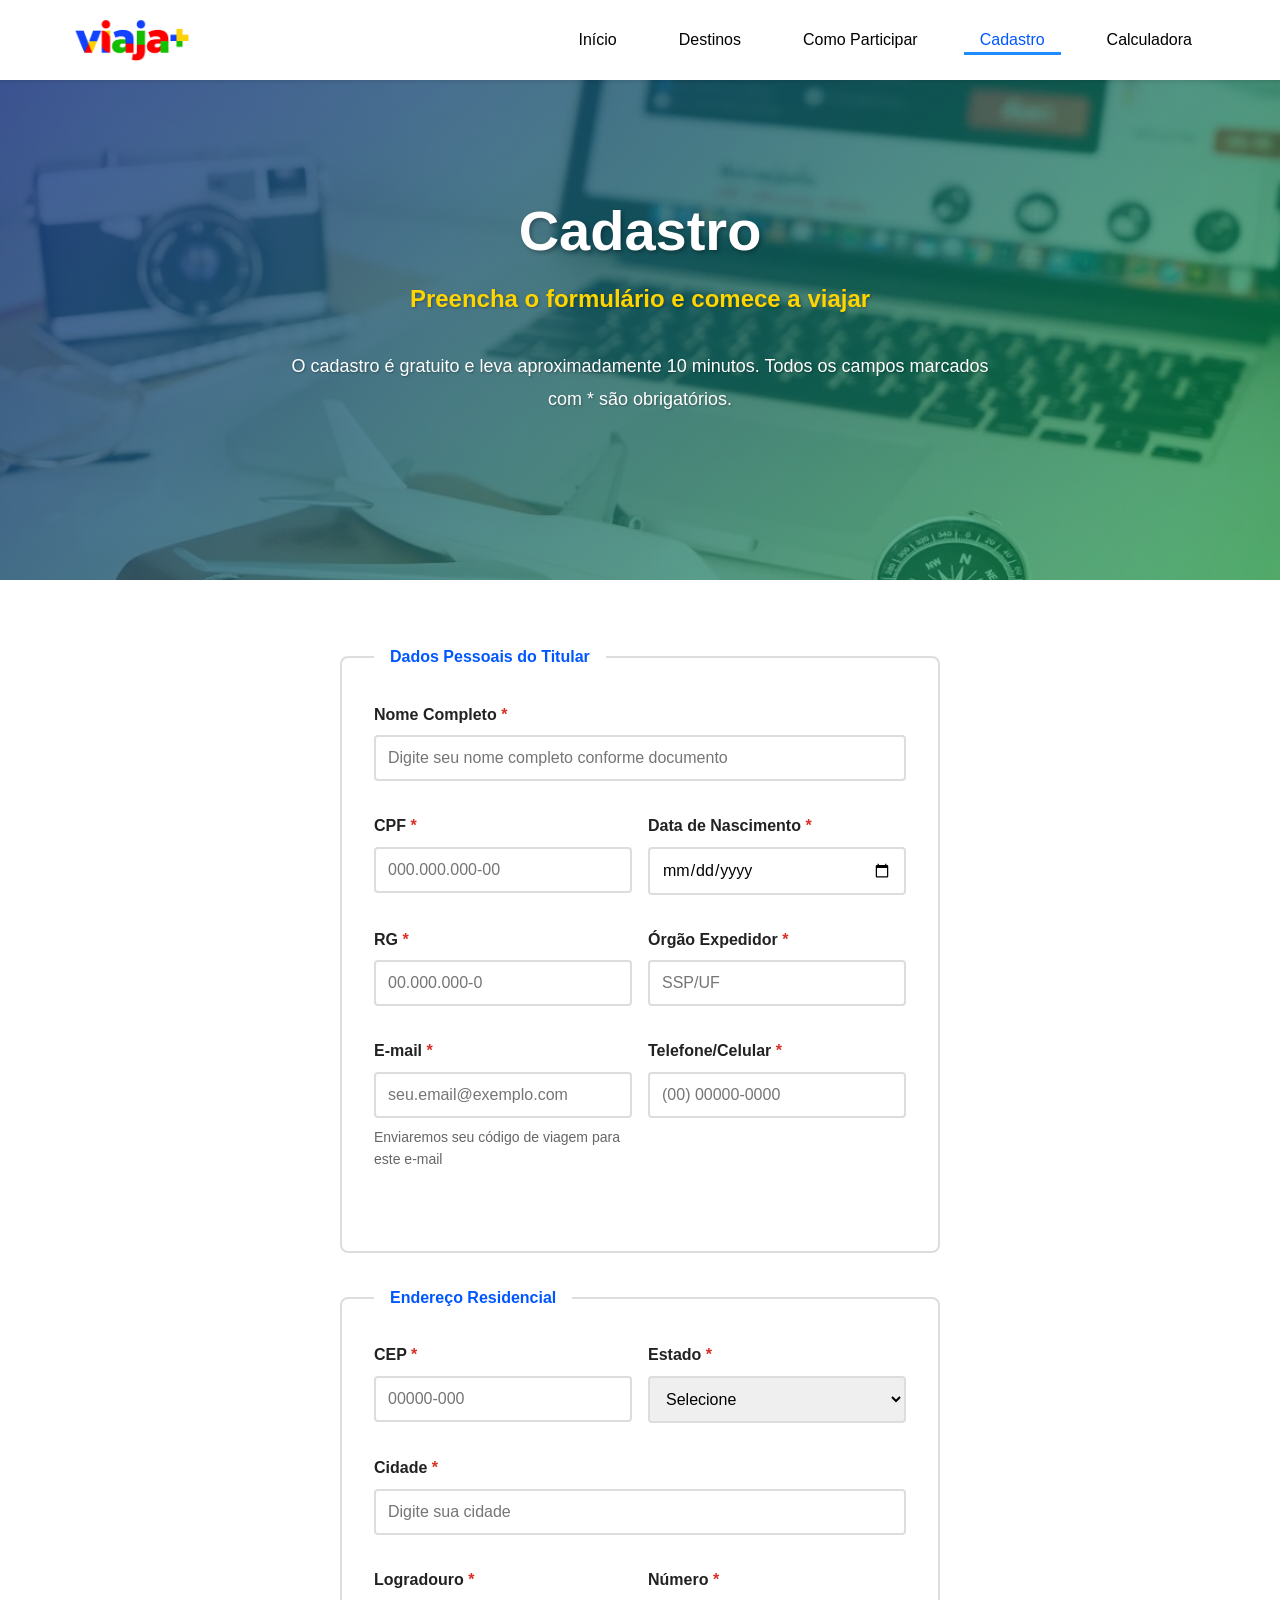
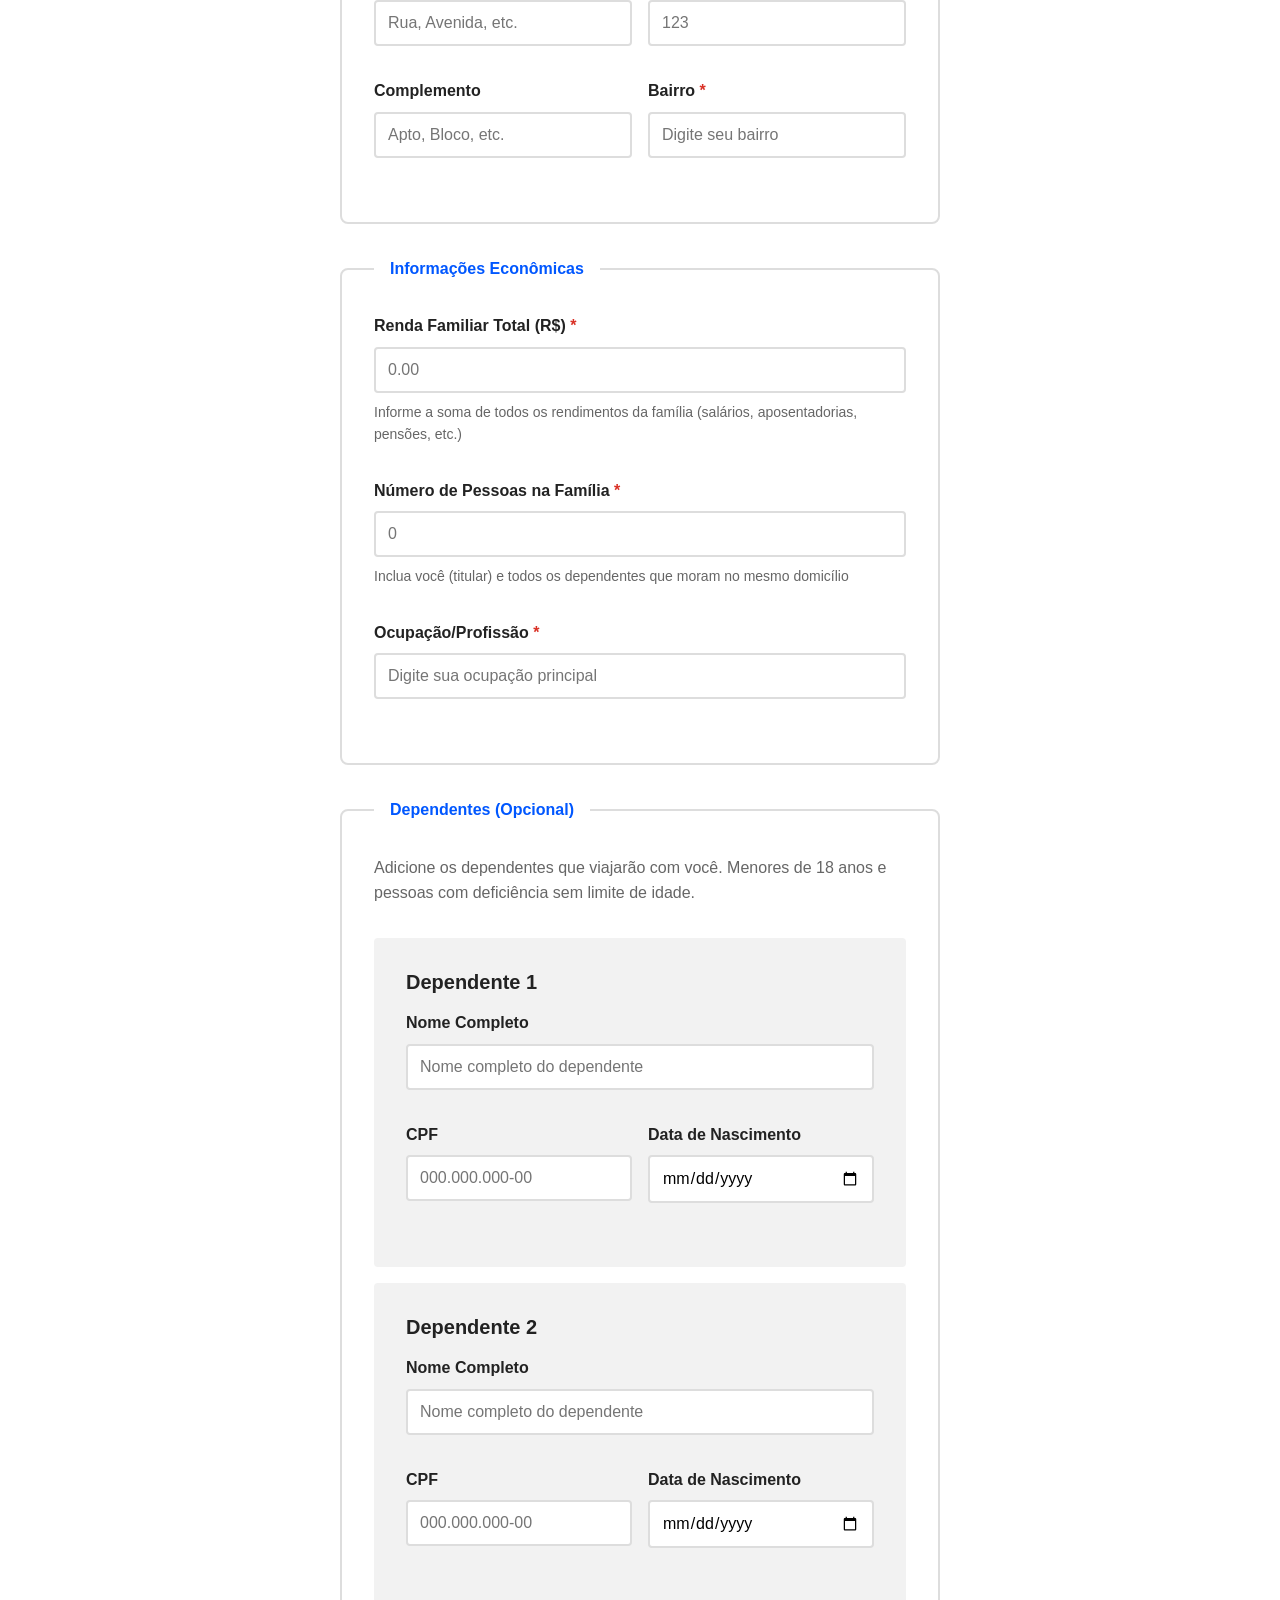
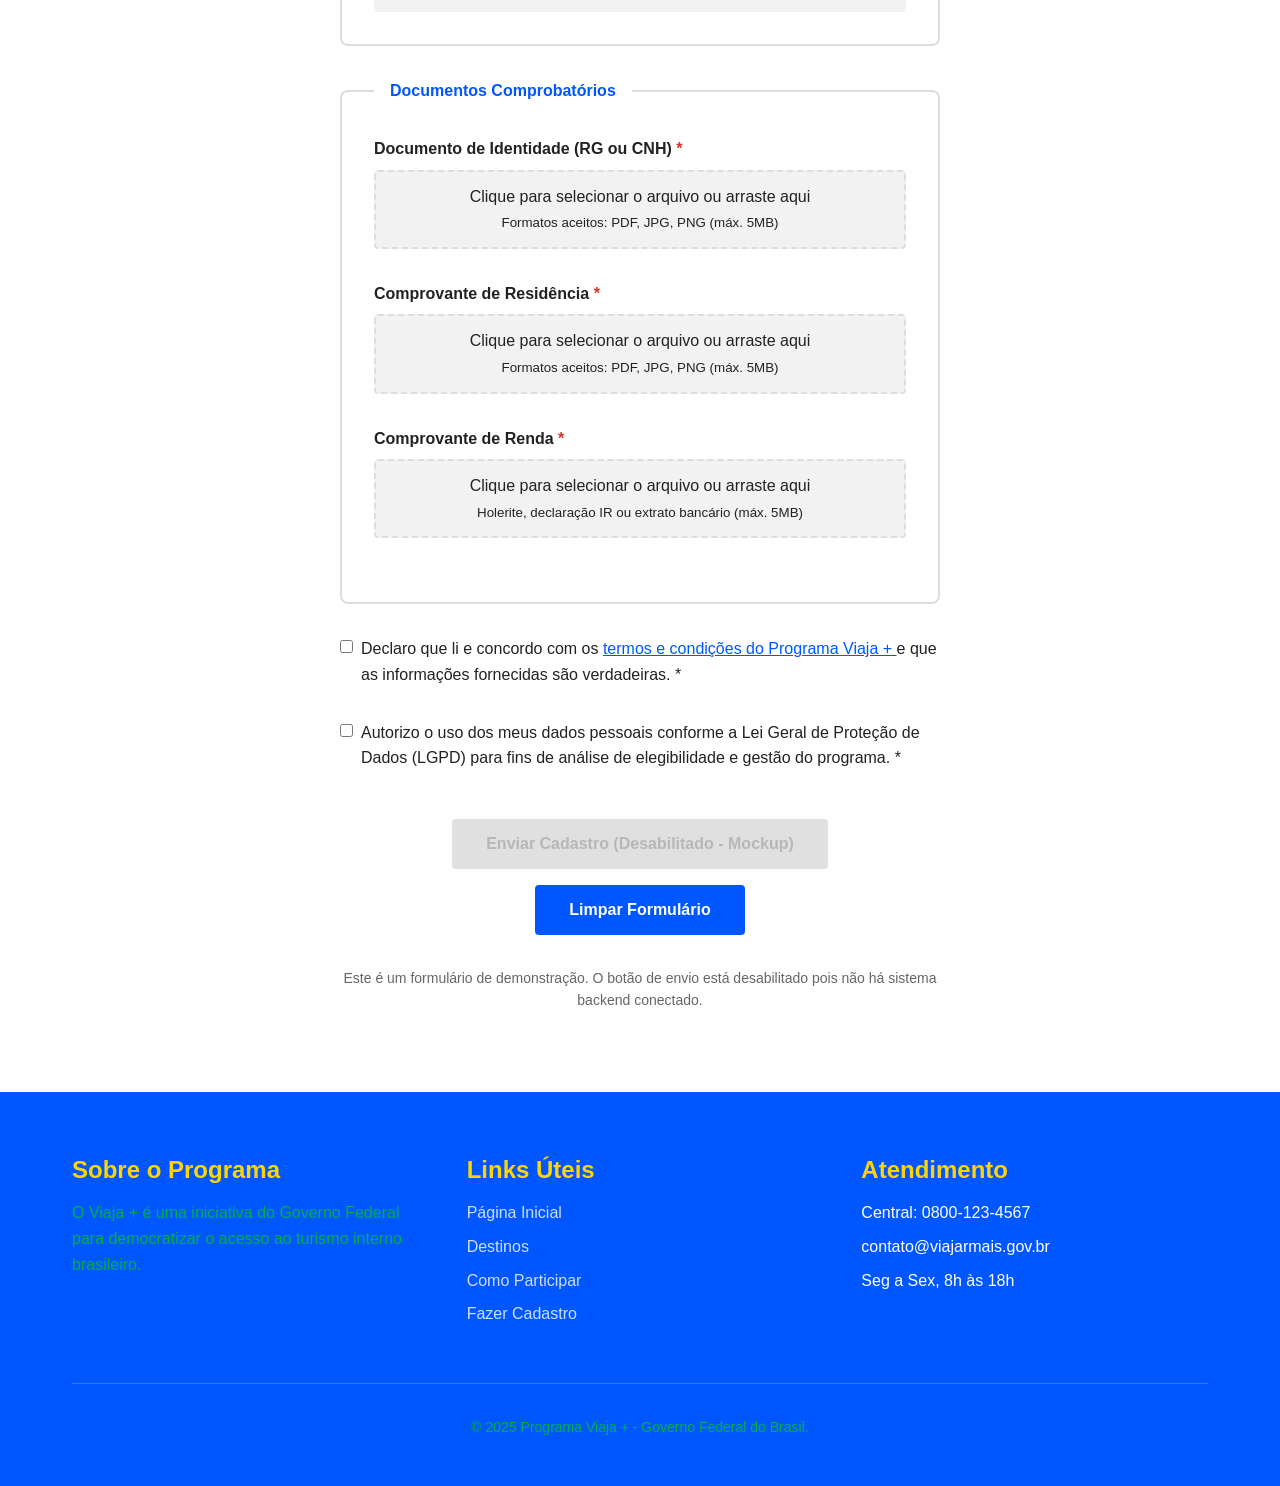
==== cadastro.html @ cff758d5 "Primeiro commit" ====
<!DOCTYPE html>
<html lang="pt-BR">
<head>
    <meta charset="UTF-8">
    <meta name="viewport" content="width=device-width, initial-scale=1.0">
    <meta name="description" content="Faça seu cadastro no Programa Viaja + e comece a viajar com descontos">
    <title>Cadastro - Programa Viaja +</title>
    <link rel="stylesheet" href="style.css">
</head>
<body>
    <!-- Cabeçalho -->
    <header class="header">
        <div class="container header-container">
            <div class="logo">
                <div class="logo-imagem">
                    <img src="./img/logo.png" alt="Viaja +" class="logo-programa">
                </div>
            </div>
            
            <nav class="nav-principal">
                <ul>
                    <li><a href="index.html">Início</a></li>
                    <li><a href="viagens.html">Destinos</a></li>
                    <li><a href="como-participar.html">Como Participar</a></li>
                    <li><a href="cadastro.html" class="ativo">Cadastro</a></li>
                    <li><a href="calculadora.html">Calculadora</a></li>
                </ul>
            </nav>
        </div>
    </header>

    <!-- Conteúdo principal -->
    <main>
        <!-- Cabeçalho da página -->
        <section class="hero-background" style="background-image: url('./img/cadastro.jpg');">
            <div class="hero-conteudo">
                <h1 class="hero-titulo">Cadastro</h1>
                <p class="hero-subtitulo">
                    Preencha o formulário e comece a viajar
                </p>
                <p class="hero-descricao">
                    O cadastro é gratuito e leva aproximadamente 10 minutos. 
                    Todos os campos marcados com * são obrigatórios.
                </p>
            </div>
        </section>

        <!-- Formulário de cadastro -->
        <section class="secao">
            <div class="container">
               
                
                <form class="formulario">
                    <!-- Dados Pessoais -->
                    <fieldset style="border: 2px solid var(--cor-borda); padding: var(--espacamento-md); margin-bottom: var(--espacamento-md); border-radius: 8px;">
                        <legend style="padding: 0 var(--espacamento-sm); font-weight: 700; color: var(--cor-azul-escuro);">Dados Pessoais do Titular</legend>
                        
                        <div class="form-grupo">
                            <label for="nome-completo" class="form-label">
                                Nome Completo <span class="obrigatorio">*</span>
                            </label>
                            <input 
                                type="text" 
                                id="nome-completo" 
                                name="nome-completo" 
                                class="form-input" 
                                placeholder="Digite seu nome completo conforme documento"
                                required
                            >
                        </div>
                        
                        <div class="form-row">
                            <div class="form-grupo">
                                <label for="cpf" class="form-label">
                                    CPF <span class="obrigatorio">*</span>
                                </label>
                                <input 
                                    type="text" 
                                    id="cpf" 
                                    name="cpf" 
                                    class="form-input" 
                                    placeholder="000.000.000-00"
                                    maxlength="14"
                                    required
                                >
                            </div>
                            
                            <div class="form-grupo">
                                <label for="data-nascimento" class="form-label">
                                    Data de Nascimento <span class="obrigatorio">*</span>
                                </label>
                                <input 
                                    type="date" 
                                    id="data-nascimento" 
                                    name="data-nascimento" 
                                    class="form-input"
                                    required
                                >
                            </div>
                        </div>
                        
                        <div class="form-row">
                            <div class="form-grupo">
                                <label for="rg" class="form-label">
                                    RG <span class="obrigatorio">*</span>
                                </label>
                                <input 
                                    type="text" 
                                    id="rg" 
                                    name="rg" 
                                    class="form-input" 
                                    placeholder="00.000.000-0"
                                    required
                                >
                            </div>
                            
                            <div class="form-grupo">
                                <label for="orgao-expedidor" class="form-label">
                                    Órgão Expedidor <span class="obrigatorio">*</span>
                                </label>
                                <input 
                                    type="text" 
                                    id="orgao-expedidor" 
                                    name="orgao-expedidor" 
                                    class="form-input" 
                                    placeholder="SSP/UF"
                                    required
                                >
                            </div>
                        </div>
                        
                        <div class="form-row">
                            <div class="form-grupo">
                                <label for="email" class="form-label">
                                    E-mail <span class="obrigatorio">*</span>
                                </label>
                                <input 
                                    type="email" 
                                    id="email" 
                                    name="email" 
                                    class="form-input" 
                                    placeholder="seu.email@exemplo.com"
                                    required
                                >
                                <p class="form-ajuda">Enviaremos seu código de viagem para este e-mail</p>
                            </div>
                            
                            <div class="form-grupo">
                                <label for="telefone" class="form-label">
                                    Telefone/Celular <span class="obrigatorio">*</span>
                                </label>
                                <input 
                                    type="tel" 
                                    id="telefone" 
                                    name="telefone" 
                                    class="form-input" 
                                    placeholder="(00) 00000-0000"
                                    required
                                >
                            </div>
                        </div>
                    </fieldset>
                    
                    <!-- Endereço -->
                    <fieldset style="border: 2px solid var(--cor-borda); padding: var(--espacamento-md); margin-bottom: var(--espacamento-md); border-radius: 8px;">
                        <legend style="padding: 0 var(--espacamento-sm); font-weight: 700; color: var(--cor-azul-escuro);">Endereço Residencial</legend>
                        
                        <div class="form-row">
                            <div class="form-grupo">
                                <label for="cep" class="form-label">
                                    CEP <span class="obrigatorio">*</span>
                                </label>
                                <input 
                                    type="text" 
                                    id="cep" 
                                    name="cep" 
                                    class="form-input" 
                                    placeholder="00000-000"
                                    maxlength="9"
                                    required
                                >
                            </div>
                            
                            <div class="form-grupo">
                                <label for="estado" class="form-label">
                                    Estado <span class="obrigatorio">*</span>
                                </label>
                                <select id="estado" name="estado" class="form-select" required>
                                    <option value="">Selecione</option>
                                    <option value="AC">Acre</option>
                                    <option value="AL">Alagoas</option>
                                    <option value="AP">Amapá</option>
                                    <option value="AM">Amazonas</option>
                                    <option value="BA">Bahia</option>
                                    <option value="CE">Ceará</option>
                                    <option value="DF">Distrito Federal</option>
                                    <option value="ES">Espírito Santo</option>
                                    <option value="GO">Goiás</option>
                                    <option value="MA">Maranhão</option>
                                    <option value="MT">Mato Grosso</option>
                                    <option value="MS">Mato Grosso do Sul</option>
                                    <option value="MG">Minas Gerais</option>
                                    <option value="PA">Pará</option>
                                    <option value="PB">Paraíba</option>
                                    <option value="PR">Paraná</option>
                                    <option value="PE">Pernambuco</option>
                                    <option value="PI">Piauí</option>
                                    <option value="RJ">Rio de Janeiro</option>
                                    <option value="RN">Rio Grande do Norte</option>
                                    <option value="RS">Rio Grande do Sul</option>
                                    <option value="RO">Rondônia</option>
                                    <option value="RR">Roraima</option>
                                    <option value="SC">Santa Catarina</option>
                                    <option value="SP">São Paulo</option>
                                    <option value="SE">Sergipe</option>
                                    <option value="TO">Tocantins</option>
                                </select>
                            </div>
                        </div>
                        
                        <div class="form-grupo">
                            <label for="cidade" class="form-label">
                                Cidade <span class="obrigatorio">*</span>
                            </label>
                            <input 
                                type="text" 
                                id="cidade" 
                                name="cidade" 
                                class="form-input" 
                                placeholder="Digite sua cidade"
                                required
                            >
                        </div>
                        
                        <div class="form-row">
                            <div class="form-grupo" style="flex: 3;">
                                <label for="rua" class="form-label">
                                    Logradouro <span class="obrigatorio">*</span>
                                </label>
                                <input 
                                    type="text" 
                                    id="rua" 
                                    name="rua" 
                                    class="form-input" 
                                    placeholder="Rua, Avenida, etc."
                                    required
                                >
                            </div>
                            
                            <div class="form-grupo" style="flex: 1;">
                                <label for="numero" class="form-label">
                                    Número <span class="obrigatorio">*</span>
                                </label>
                                <input 
                                    type="text" 
                                    id="numero" 
                                    name="numero" 
                                    class="form-input" 
                                    placeholder="123"
                                    required
                                >
                            </div>
                        </div>
                        
                        <div class="form-row">
                            <div class="form-grupo">
                                <label for="complemento" class="form-label">Complemento</label>
                                <input 
                                    type="text" 
                                    id="complemento" 
                                    name="complemento" 
                                    class="form-input" 
                                    placeholder="Apto, Bloco, etc."
                                >
                            </div>
                            
                            <div class="form-grupo">
                                <label for="bairro" class="form-label">
                                    Bairro <span class="obrigatorio">*</span>
                                </label>
                                <input 
                                    type="text" 
                                    id="bairro" 
                                    name="bairro" 
                                    class="form-input" 
                                    placeholder="Digite seu bairro"
                                    required
                                >
                            </div>
                        </div>
                    </fieldset>
                    
                    <!-- Dados Econômicos -->
                    <fieldset style="border: 2px solid var(--cor-borda); padding: var(--espacamento-md); margin-bottom: var(--espacamento-md); border-radius: 8px;">
                        <legend style="padding: 0 var(--espacamento-sm); font-weight: 700; color: var(--cor-azul-escuro);">Informações Econômicas</legend>
                        
                        <div class="form-grupo">
                            <label for="renda-familiar" class="form-label">
                                Renda Familiar Total (R$) <span class="obrigatorio">*</span>
                            </label>
                            <input 
                                type="number" 
                                id="renda-familiar" 
                                name="renda-familiar" 
                                class="form-input" 
                                placeholder="0.00"
                                step="0.01"
                                min="0"
                                required
                            >
                            <p class="form-ajuda">
                                Informe a soma de todos os rendimentos da família (salários, aposentadorias, pensões, etc.)
                            </p>
                        </div>
                        
                        <div class="form-grupo">
                            <label for="numero-dependentes" class="form-label">
                                Número de Pessoas na Família <span class="obrigatorio">*</span>
                            </label>
                            <input 
                                type="number" 
                                id="numero-dependentes" 
                                name="numero-dependentes" 
                                class="form-input" 
                                placeholder="0"
                                min="1"
                                required
                            >
                            <p class="form-ajuda">
                                Inclua você (titular) e todos os dependentes que moram no mesmo domicílio
                            </p>
                        </div>
                        
                        <div class="form-grupo">
                            <label for="ocupacao" class="form-label">
                                Ocupação/Profissão <span class="obrigatorio">*</span>
                            </label>
                            <input 
                                type="text" 
                                id="ocupacao" 
                                name="ocupacao" 
                                class="form-input" 
                                placeholder="Digite sua ocupação principal"
                                required
                            >
                        </div>
                    </fieldset>
                    
                    <!-- Dependentes -->
                    <fieldset style="border: 2px solid var(--cor-borda); padding: var(--espacamento-md); margin-bottom: var(--espacamento-md); border-radius: 8px;">
                        <legend style="padding: 0 var(--espacamento-sm); font-weight: 700; color: var(--cor-azul-escuro);">Dependentes (Opcional)</legend>
                        
                        <p style="margin-bottom: var(--espacamento-md); color: var(--cor-texto-medio);">
                            Adicione os dependentes que viajarão com você. Menores de 18 anos e pessoas 
                            com deficiência sem limite de idade.
                        </p>
                        
                        <!-- Dependente 1 -->
                        <div style="background-color: var(--cor-cinza-claro); padding: var(--espacamento-md); border-radius: 4px; margin-bottom: var(--espacamento-sm);">
                            <h4 style="margin-bottom: var(--espacamento-sm);">Dependente 1</h4>
                            
                            <div class="form-grupo">
                                <label for="dep1-nome" class="form-label">Nome Completo</label>
                                <input 
                                    type="text" 
                                    id="dep1-nome" 
                                    name="dep1-nome" 
                                    class="form-input" 
                                    placeholder="Nome completo do dependente"
                                >
                            </div>
                            
                            <div class="form-row">
                                <div class="form-grupo">
                                    <label for="dep1-cpf" class="form-label">CPF</label>
                                    <input 
                                        type="text" 
                                        id="dep1-cpf" 
                                        name="dep1-cpf" 
                                        class="form-input" 
                                        placeholder="000.000.000-00"
                                    >
                                </div>
                                
                                <div class="form-grupo">
                                    <label for="dep1-nascimento" class="form-label">Data de Nascimento</label>
                                    <input 
                                        type="date" 
                                        id="dep1-nascimento" 
                                        name="dep1-nascimento" 
                                        class="form-input"
                                    >
                                </div>
                            </div>
                        </div>
                        
                        <!-- Dependente 2 -->
                        <div style="background-color: var(--cor-cinza-claro); padding: var(--espacamento-md); border-radius: 4px;">
                            <h4 style="margin-bottom: var(--espacamento-sm);">Dependente 2</h4>
                            
                            <div class="form-grupo">
                                <label for="dep2-nome" class="form-label">Nome Completo</label>
                                <input 
                                    type="text" 
                                    id="dep2-nome" 
                                    name="dep2-nome" 
                                    class="form-input" 
                                    placeholder="Nome completo do dependente"
                                >
                            </div>
                            
                            <div class="form-row">
                                <div class="form-grupo">
                                    <label for="dep2-cpf" class="form-label">CPF</label>
                                    <input 
                                        type="text" 
                                        id="dep2-cpf" 
                                        name="dep2-cpf" 
                                        class="form-input" 
                                        placeholder="000.000.000-00"
                                    >
                                </div>
                                
                                <div class="form-grupo">
                                    <label for="dep2-nascimento" class="form-label">Data de Nascimento</label>
                                    <input 
                                        type="date" 
                                        id="dep2-nascimento" 
                                        name="dep2-nascimento" 
                                        class="form-input"
                                    >
                                </div>
                            </div>
                        </div>
                    </fieldset>
                    
                    <!-- Upload de Documentos -->
                    <fieldset style="border: 2px solid var(--cor-borda); padding: var(--espacamento-md); margin-bottom: var(--espacamento-md); border-radius: 8px;">
                        <legend style="padding: 0 var(--espacamento-sm); font-weight: 700; color: var(--cor-azul-escuro);">Documentos Comprobatórios</legend>
                        
                        <div class="form-grupo">
                            <label for="documento-identidade" class="form-label">
                                Documento de Identidade (RG ou CNH) <span class="obrigatorio">*</span>
                            </label>
                            <div class="form-upload">
                                <input type="file" id="documento-identidade" name="documento-identidade" accept=".pdf,.jpg,.jpeg,.png">
                                <label for="documento-identidade" class="form-upload-label">
                                    Clique para selecionar o arquivo ou arraste aqui<br>
                                    <small>Formatos aceitos: PDF, JPG, PNG (máx. 5MB)</small>
                                </label>
                            </div>
                        </div>
                        
                        <div class="form-grupo">
                            <label for="comprovante-residencia" class="form-label">
                                Comprovante de Residência <span class="obrigatorio">*</span>
                            </label>
                            <div class="form-upload">
                                <input type="file" id="comprovante-residencia" name="comprovante-residencia" accept=".pdf,.jpg,.jpeg,.png">
                                <label for="comprovante-residencia" class="form-upload-label">
                                    Clique para selecionar o arquivo ou arraste aqui<br>
                                    <small>Formatos aceitos: PDF, JPG, PNG (máx. 5MB)</small>
                                </label>
                            </div>
                        </div>
                        
                        <div class="form-grupo">
                            <label for="comprovante-renda" class="form-label">
                                Comprovante de Renda <span class="obrigatorio">*</span>
                            </label>
                            <div class="form-upload">
                                <input type="file" id="comprovante-renda" name="comprovante-renda" accept=".pdf,.jpg,.jpeg,.png">
                                <label for="comprovante-renda" class="form-upload-label">
                                    Clique para selecionar o arquivo ou arraste aqui<br>
                                    <small>Holerite, declaração IR ou extrato bancário (máx. 5MB)</small>
                                </label>
                            </div>
                        </div>
                    </fieldset>
                    
                    <!-- Termos e condições -->
                    <div class="form-grupo">
                        <label style="display: flex; align-items: start; gap: var(--espacamento-xs); cursor: pointer;">
                            <input type="checkbox" required style="margin-top: 0.25rem;">
                            <span>
                                Declaro que li e concordo com os 
                                <a href="como-participar.html" style="color: var(--cor-azul-governo); text-decoration: underline;">
                                    termos e condições do Programa Viaja +
                                </a> 
                                e que as informações fornecidas são verdadeiras. 
                                <span class="obrigatorio">*</span>
                            </span>
                        </label>
                    </div>
                    
                    <div class="form-grupo">
                        <label style="display: flex; align-items: start; gap: var(--espacamento-xs); cursor: pointer;">
                            <input type="checkbox" required style="margin-top: 0.25rem;">
                            <span>
                                Autorizo o uso dos meus dados pessoais conforme a Lei Geral de Proteção 
                                de Dados (LGPD) para fins de análise de elegibilidade e gestão do programa. 
                                <span class="obrigatorio">*</span>
                            </span>
                        </label>
                    </div>
                    
                    <!-- Botões de ação -->
                    <div class="btn-grupo mt-3">
                        <button id="botao" type="submit" class="btn btn-desabilitado" disabled>
                            Enviar Cadastro (Desabilitado - Mockup)
                        </button>
                        <button type="reset" class="btn btn-secundario">
                            Limpar Formulário
                        </button>
                    </div>
                    
                    <p class="texto-centralizado mt-2" style="color: var(--cor-texto-medio); font-size: 0.875rem;">
                        Este é um formulário de demonstração. O botão de envio está desabilitado 
                        pois não há sistema backend conectado.
                    </p>
                </form>
            </div>
        </section>
    </main>

    <!-- Rodapé -->
    <footer class="footer">
        <div class="container">
            <div class="footer-conteudo">
                <div class="footer-secao">
                    <h3>Sobre o Programa</h3>
                    <p>
                        O Viaja + é uma iniciativa do Governo Federal para democratizar 
                        o acesso ao turismo interno brasileiro.
                    </p>
                </div>
                
                <div class="footer-secao">
                    <h3>Links Úteis</h3>
                    <ul>
                        <li><a href="index.html">Página Inicial</a></li>
                        <li><a href="viagens.html">Destinos</a></li>
                        <li><a href="como-participar.html">Como Participar</a></li>
                        <li><a href="cadastro.html">Fazer Cadastro</a></li>
                    </ul>
                </div>
                
                <div class="footer-secao">
                    <h3>Atendimento</h3>
                    <ul>
                        <li>Central: 0800-123-4567</li>
                        <li>contato@viajarmais.gov.br</li>
                        <li>Seg a Sex, 8h às 18h</li>
                    </ul>
                </div>
            </div>
            
            <div class="footer-bottom">
                <p>&copy; 2025 Programa Viaja + - Governo Federal do Brasil.</p>
            </div>
        </div>
    </footer>
</body>
</html>
---- style.css ----
:root {
  /* Cores principais */
  --cor-azul-escuro: #0057FF;
  --cor-azul-governo: #0057FF;
  --cor-verde-brasil: #00B140;
  --cor-amarelo-brasil: #FFD500;
  --cor-vermelho-brasil: #FF0000;
  --cor-branco: #FFFFFF;
  --cor-cinza-claro: #F2F2F2;
  
  /* Cores derivadas */
  --cor-azul-hover: #0046CC;
  --cor-verde-hover: #009133;
  --cor-amarelo-hover: #E6C000;
  --cor-texto-escuro: #222222;
  --cor-texto-medio: #666666;
  --cor-borda: #DDDDDD;
  --cor-overlay-escuro: rgba(31, 60, 136, 0.85);
  --cor-overlay-amarelo: rgba(255, 203, 5, 0.9);
  
  /* Espaçamentos */
  --espacamento-xs: 0.5rem;
  --espacamento-sm: 1rem;
  --espacamento-md: 2rem;
  --espacamento-lg: 3rem;
  --espacamento-xl: 4rem;
  
  /* Tipografia */
  --font-principal: -apple-system, BlinkMacSystemFont, 'Segoe UI', 'Roboto', 'Oxygen', 'Ubuntu', 'Cantarell', sans-serif;
  --font-tamanho-base: 16px;
  --font-tamanho-grande: 1.125rem;
  --font-tamanho-titulo: 2.5rem;
  --font-tamanho-subtitulo: 1.75rem;
  
  /* Sombras */
  --sombra-leve: 0 2px 4px rgba(0, 0, 0, 0.1);
  --sombra-media: 0 4px 8px rgba(0, 0, 0, 0.15);
  --sombra-forte: 0 8px 16px rgba(0, 0, 0, 0.2);
  
  /* Transições */
  --transicao-rapida: 0.2s ease;
  --transicao-normal: 0.3s ease;
  
  /* Layout */
  --largura-maxima: 1200px;
  --largura-conteudo: 800px;
  --altura-header: 80px;
}

/* ==========================================
   2. RESET E BASE
   ========================================== */
*, *::before, *::after {
  margin: 0;
  padding: 0;
  box-sizing: border-box;
}

html {
  font-size: var(--font-tamanho-base);
  scroll-behavior: smooth;
}

body {
  font-family: var(--font-principal);
  color: var(--cor-texto-escuro);
  background-color: var(--cor-branco);
  line-height: 1.6;
  overflow-x: hidden;
}

img {
  max-width: 100%;
  height: auto;
  display: block;
}

a {
  text-decoration: none;
  color: inherit;
  transition: color var(--transicao-rapida);
}

ul, ol {
  list-style: none;
}

button {
  border: none;
  background: none;
  font-family: inherit;
  cursor: pointer;
}

/* ==========================================
   3. TIPOGRAFIA
   ========================================== */
h1, h2, h3, h4, h5, h6 {
  font-weight: 700;
  line-height: 1.2;
  margin-bottom: var(--espacamento-sm);
}

h1 {
  font-size: var(--font-tamanho-titulo);
    color: var(--cor-branco);
}

h2 {
  font-size: var(--font-tamanho-subtitulo);
    color: var(--cor-azul-governo);
}

h3 {
  font-size: 1.5rem;
}

h4 {
  font-size: 1.25rem;
}

p {
  margin-bottom: var(--espacamento-sm);
  color: var(--cor-verde-brasil);
}

.texto-destaque {
  font-size: var(--font-tamanho-grande);
  font-weight: 500;
  color: var(--cor-azul-governo);
}

.texto-centralizado {
  text-align: center;
}

/* ==========================================
   4. LAYOUT GERAL
   ========================================== */
.container {
  width: 100%;
  max-width: var(--largura-maxima);
  margin: 0 auto;
  padding: 0 var(--espacamento-md);
}

.container-estreito {
  max-width: var(--largura-conteudo);
}

.secao {
  padding: var(--espacamento-xl) 0;
}

.secao-cinza {
  background-color: var(--cor-cinza-claro);
}

.secao-azul {
  background-color: var(--cor-azul-governo);
  color: var(--cor-branco);
}

.secao-azul h2,
.secao-azul h3 {
  color: var(--cor-branco);
}

.secao-azul p {
  color: rgba(255, 255, 255, 0.9);
}

/* Grid responsivo */
.grid {
  display: grid;
  gap: var(--espacamento-md);
}

.grid-2 {
  grid-template-columns: repeat(auto-fit, minmax(300px, 1fr));
}

.grid-3 {
  grid-template-columns: repeat(auto-fit, minmax(250px, 1fr));
}

.grid-4 {
  grid-template-columns: repeat(auto-fit, minmax(200px, 1fr));
}

/* ==========================================
   5. NAVEGAÇÃO
   ========================================== */
.header {
  background-color: var(--cor-branco);
  box-shadow: var(--sombra-leve);
  position: sticky;
  top: 0;
  z-index: 1000;
  height: var(--altura-header);
}

.header-container {
  display: flex;
  justify-content: space-between;
  align-items: center;
  height: 100%;
}

.logo {
  display: flex;
  align-items: center;
  gap: var(--espacamento-sm);
  font-size: 1.25rem;
  font-weight: 700;
  color: var(--cor-azul-governo);
}

.logo-texto {
  display: flex;
  flex-direction: column;
  line-height: 1.2;
}

.logo-titulo {
  font-size: 1.5rem;
  color: var(--cor-azul-escuro);
}

.logo-subtitulo {
  font-size: 0.875rem;
  color: var(--cor-verde-brasil);
  font-weight: 400;
}

.nav-principal ul {
  display: flex;
  gap: var(--espacamento-md);
  align-items: center;
}

.nav-principal a {
  padding: var(--espacamento-xs) var(--espacamento-sm);
  color: var(--cor-texto-escuro);
  font-weight: 500;
  border-bottom: 2px solid transparent;
  transition: all var(--transicao-rapida);
}

.nav-principal a:hover,
.nav-principal a.ativo {
  color: var(--cor-azul-governo);
  border-bottom-color: var(--cor-azul-governo);
}

/* ==========================================
   6. HERO CAROUSEL AUTOMÁTICO
   ========================================== */
.hero-carousel {
    position: relative;
    width: 100%;
    height: 95vh;
    overflow: hidden;
}

.carousel-slide {
    position: absolute;
    width: 100%;
    height: 100%;
    top: 0;
    left: 0;
    opacity: 0;
    animation: slideAnimation 24s infinite;
     z-index: 0;
}

.carousel-slide:nth-child(1) { animation-delay: 0s; }
.carousel-slide:nth-child(2) { animation-delay: 6s; }
.carousel-slide:nth-child(3) { animation-delay: 12s; }
.carousel-slide:nth-child(4) { animation-delay: 18s; }

.carousel-slide img {
    width: 100%;
    height: 100%;
    object-fit: cover;
}

@keyframes slideAnimation {
    0% { opacity: 0; }
    5% { opacity: 1; }
    25% { opacity: 1; }
    30% { opacity: 0; }
    100% { opacity: 0; }
}

.hero-carousel::before {
    content: "";
    position: absolute;
    width: 100%;
    height: 100%;
background: linear-gradient(to bottom right, rgba(0,0,50,0.25), rgba(40,0,0,0.25));
    top: 0;
    left: 0;
    z-index: 1;
}

.hero-content {
    position: absolute;
    top: 50%;
    left: 50%;
    transform: translate(-50%, -50%);
    z-index: 2; /* FICA ACIMA DAS IMAGENS */
    color: #fff;
    text-align: center;
}

.hero-content h1 {
    font-size: 5.3rem;
    font-weight: 700;
    text-shadow: 0 3px 10px rgba(0,0,0,0.5);
}

.hero-content p {
    font-size: 1.8rem;
    margin-top: 15px;
    max-width: 700px;
    margin-left: auto;
    margin-right: auto;
    text-shadow: 0 5px 10px rgba(0,0,0,0.6);
}

.hero-btn {
    display: inline-block;
    margin-top: 40px;
    background: var(--cor-amarelo-brasil);
    color: #000;
    padding: 12px 28px;
    border-radius: 30px;
    font-size: 2rem;
    font-weight: 600;
    text-decoration: none;
    transition: 0.3s ease;
}

.hero-btn:hover {
    background: var(--cor-azul-governo);
    color: var(--cor-branco);
}

/* Hero estático para páginas internas */
.hero {
  position: relative;
  width: 100%;
  height: 500px;
  overflow: hidden;
  display: flex;
  align-items: center;
  justify-content: center;
}

.hero-imagem {
  position: absolute;
  width: 100%;
  height: 100%;
  top: 0;
  left: 0;
  object-fit: cover;
}

.hero-overlay {
  position: absolute;
  top: 0;
  left: 0;
  width: 100%;
  height: 100%;
  background: linear-gradient(135deg, rgba(31, 60, 136, 0.7) 0%, rgba(0, 151, 57, 0.5) 100%);
  z-index: 1;
}

/* Hero com background image (páginas internas) */
.hero-background {
  position: relative;
  height: 60vh;
  min-height: 400px;
  max-height: 500px;
  display: flex;
  align-items: center;
  justify-content: center;
  background-size: cover;
  background-position: center;
  background-repeat: no-repeat;
}

.hero-background::before {
  content: '';
  position: absolute;
  top: 0;
  left: 0;
  width: 100%;
  height: 100%;
  z-index: 1;
  background: linear-gradient(135deg, var(--cor-overlay-escuro) 0%, rgba(0, 151, 57, 0.6) 100%);
}

/* Conteúdo do hero */
.hero-conteudo {
  position: relative;
  z-index: 2;
  text-align: center;
  color: var(--cor-branco);
  max-width: 800px;
  padding: var(--espacamento-md);
}

.hero-titulo {
  font-size: 3.5rem;
  color: var(--cor-branco);
  margin-bottom: var(--espacamento-sm);
  text-shadow: 2px 2px 4px rgba(0, 0, 0, 0.3);
}

.hero-subtitulo {
  font-size: 1.5rem;
  color: var(--cor-amarelo-brasil);
  margin-bottom: var(--espacamento-md);
  font-weight: 600;
  text-shadow: 1px 1px 3px rgba(0, 0, 0, 0.3);
}

.hero-descricao {
  font-size: 1.125rem;
  color: var(--cor-branco);
  margin-bottom: var(--espacamento-lg);
  line-height: 1.8;
  text-shadow: 1px 1px 2px rgba(0, 0, 0, 0.3);
}

/* ==========================================
   7. BOTÕES
   ========================================== */
.btn {
  display: inline-block;
  padding: 0.875rem 2rem;
  font-size: 1rem;
  font-weight: 600;
  text-align: center;
  border-radius: 4px;
  transition: all var(--transicao-normal);
  cursor: pointer;
  border: 2px solid transparent;
}

.btn-primario {
  background-color: var(--cor-verde-brasil);
  color: var(--cor-branco);
}

.btn-primario:hover {
  background-color: var(--cor-verde-hover);
  transform: translateY(-2px);
  box-shadow: var(--sombra-media);
}

.btn-secundario {
  background-color: var(--cor-azul-governo);
  color: var(--cor-branco);
}

.btn-secundario:hover {
  background-color: var(--cor-azul-hover);
  transform: translateY(-2px);
  box-shadow: var(--sombra-media);
}

.btn-outline {
  background-color: transparent;
  color: var(--cor-branco);
  border-color: var(--cor-branco);
}

.btn-outline:hover {
  background-color: var(--cor-branco);
  color: var(--cor-azul-governo);
}

.btn-amarelo {
  background-color: var(--cor-amarelo-brasil);
  color: var(--cor-azul-escuro);
}

.btn-amarelo:hover {
  background-color: var(--cor-amarelo-hover);
  transform: translateY(-2px);
  box-shadow: var(--sombra-media);
}

.btn-desabilitado {
  background-color: #CCCCCC;
  color: #888888;
  cursor: not-allowed;
  opacity: 0.6;
}

.btn-desabilitado:hover {
  transform: none;
  box-shadow: none;
}

.btn-grupo {
  display: flex;
  gap: var(--espacamento-sm);
  flex-wrap: wrap;
  justify-content: center;
}

/* ==========================================
   8. CARDS
   ========================================== */
.card {
  background-color: var(--cor-branco);
  border-radius: 8px;
  overflow: hidden;
  box-shadow: var(--sombra-leve);
  transition: all var(--transicao-normal);
  height: 100%;
  display: flex;
  flex-direction: column;
}

.card:hover {
  box-shadow: var(--sombra-forte);
  transform: translateY(-4px);
}

.card-imagem {
  width: 100%;
  height: 200px;
  overflow: hidden;
  background-color: var(--cor-cinza-claro);
  position: relative;
}

.card-imagem img {
  width: 100%;
  height: 100%;
  object-fit: cover;
  transition: transform var(--transicao-normal);
}

.card:hover .card-imagem img {
  transform: scale(1.05);
}

.card-conteudo {
  padding: var(--espacamento-md);
  flex-grow: 1;
  display: flex;
  flex-direction: column;
}

.card-icone-overlay {
  position: absolute;
  top: 50%;
  left: 50%;
  transform: translate(-50%, -50%);
  background-color: rgba(31, 60, 136, 0.9);
  width: 90px;
  height: 90px;
  border-radius: 50%;
  display: flex;
  align-items: center;
  justify-content: center;
  box-shadow: 0 4px 12px rgba(0, 0, 0, 0.3);
}

.card-titulo {
  font-size: 1.25rem;
  margin-bottom: var(--espacamento-sm);
  color: var(--cor-azul-escuro);
}

.card-texto {
  margin-bottom: var(--espacamento-sm);
  flex-grow: 1;
}

.card-badge {
  display: inline-block;
  padding: 0.25rem 0.75rem;
  background-color: var(--cor-verde-brasil);
  color: var(--cor-branco);
  border-radius: 20px;
  font-size: 0.875rem;
  font-weight: 600;
  margin-bottom: var(--espacamento-sm);
}

/* ==========================================
   8B. DESTINOS EM DESTAQUE
   ========================================== */
.destinos-destaque {
  background-color: var(--cor-branco);
}

.secao-titulo-destaque {
  text-align: center;
  margin-bottom: var(--espacamento-xs);
}

.secao-titulo-destaque h2 {
  color: var(--cor-azul-escuro);
  font-size: 2.5rem;
  margin-bottom: var(--espacamento-sm);
  position: relative;
  display: inline-block;
}

.secao-titulo-destaque h2::after {
  content: '';
  position: absolute;
  bottom: -10px;
  left: 50%;
  transform: translateX(-50%);
  width: 80px;
  height: 4px;
  background-color: var(--cor-verde-brasil);
}

.secao-titulo-destaque p {
  color: var(--cor-texto-medio);
  font-size: 1.125rem;
  margin-bottom: var(--espacamento-sm);
}

/* Carrossel de Destinos */
.destinos-carousel .carousel-container {
  display: flex;
  gap: 20px;
  overflow-x: auto;
  scroll-snap-type: x mandatory;
  padding: 20px;
  scroll-behavior: smooth;
  -webkit-overflow-scrolling: touch;
}

.destinos-carousel .carousel-container::-webkit-scrollbar {
  height: 8px;
}

.destinos-carousel .carousel-container::-webkit-scrollbar-track {
  background: rgba(0, 0, 0, 0.1);
  border-radius: 10px;
}

.destinos-carousel .carousel-container::-webkit-scrollbar-thumb {
  background: var(--cor-azul-governo);
  border-radius: 10px;
}

.destinos-carousel .destino-card {
  flex: 0 0 350px;
  scroll-snap-align: start;
  position: relative;
  height: 380px;
  border-radius: 12px;
  overflow: hidden;
  box-shadow: var(--sombra-media);
  transition: all var(--transicao-normal);
  cursor: pointer;
}

.destinos-carousel .destino-card:hover {
  transform: translateY(-8px);
  box-shadow: var(--sombra-forte);
}

.destino-card-imagem {
  width: 100%;
  height: 100%;
  object-fit: cover;
  transition: transform 0.5s ease;
}

.destino-card:hover .destino-card-imagem {
  transform: scale(1.1);
}

.destino-card-overlay {
  position: absolute;
  bottom: 0;
  left: 0;
  right: 0;
  background: linear-gradient(to top, var(--cor-azul-escuro) 0%, rgba(31, 60, 136, 0.7) 70%, transparent 100%);
  padding: var(--espacamento-md);
  color: var(--cor-branco);
}

.destino-categoria {
  display: inline-block;
  padding: 0.4rem 1rem;
  border-radius: 20px;
  font-size: 0.875rem;
  font-weight: 600;
  margin-bottom: var(--espacamento-sm);
  text-transform: uppercase;
  letter-spacing: 0.5px;
}

.destino-categoria.praias {
  background-color: var(--cor-azul-hover);
}

.destino-categoria.cultura {
  background-color: var(--cor-amarelo-brasil);
  color: var(--cor-azul-escuro);
}

.destino-categoria.natureza {
  background-color: var(--cor-verde-hover);
}

.destino-categoria.historia {
  background-color: var(--cor-azul-escuro);
}

.destino-categoria.ecoturismo {
  background-color: var(--cor-verde-hover);
}

.destino-nome {
  font-size: 1.5rem;
  font-weight: 700;
  margin-bottom: 0.25rem;
  color: var(--cor-branco);
}

.destino-estado {
  font-size: 0.875rem;
  color: var(--cor-branco);
  font-weight: 600;
  margin-bottom: var(--espacamento-sm);
  opacity: 0.9;
}

.destino-descricao {
  font-size: 0.9rem;
  line-height: 1.5;
  margin-bottom: var(--espacamento-sm);
  color: var(--cor-branco);
  opacity: 0.85;
}

/* ==========================================
   9. DEPOIMENTOS
   ========================================== */
.depoimentos-container {
  display: grid;
  grid-template-columns: repeat(auto-fit, minmax(300px, 1fr));
  gap: var(--espacamento-md);
}

/* Carrossel de Depoimentos */
.depoimentos-carousel .carousel-container {
  display: flex;
  gap: 20px;
  overflow-x: auto;
  scroll-snap-type: x mandatory;
  padding: 20px;
  scroll-behavior: smooth;
  -webkit-overflow-scrolling: touch;
}

.depoimentos-carousel .carousel-container::-webkit-scrollbar {
  height: 8px;
}

.depoimentos-carousel .carousel-container::-webkit-scrollbar-track {
  background: rgba(0, 0, 0, 0.1);
  border-radius: 10px;
}

.depoimentos-carousel .carousel-container::-webkit-scrollbar-thumb {
  background: var(--cor-azul-governo);
  border-radius: 10px;
}

.depoimentos-carousel .depoimento {
  flex: 0 0 350px;
  scroll-snap-align: start;
}

.depoimento {
  background-color: var(--cor-branco);
  padding: var(--espacamento-md);
  border-radius: 8px;
  box-shadow: var(--sombra-leve);
  position: relative;
  border-left: 4px solid var(--cor-verde-brasil);
}

.depoimento-texto {
  font-size: 1rem;
  font-style: italic;
  color: var(--cor-texto-medio);
  line-height: 1.7;
  margin-bottom: var(--espacamento-md);
}

.depoimento-texto::before {
  content: '"';
  font-size: 3rem;
  color: var(--cor-azul-governo);
  opacity: 0.2;
  position: absolute;
  top: 10px;
  left: 15px;
  font-family: Georgia, serif;
}

.depoimento-autor {
  display: flex;
  align-items: center;
  gap: var(--espacamento-sm);
  padding-top: var(--espacamento-sm);
  border-top: 1px solid var(--cor-borda);
}

.depoimento-avatar {
  width: 50px;
  height: 50px;
  border-radius: 50%;
  background: linear-gradient(135deg, var(--cor-azul-governo), var(--cor-verde-brasil));
  display: flex;
  align-items: center;
  justify-content: center;
  color: var(--cor-branco);
  font-weight: 700;
  font-size: 1.25rem;
  flex-shrink: 0;
}

.depoimento-info {
  flex-grow: 1;
}

.depoimento-nome {
  font-weight: 700;
  color: var(--cor-azul-escuro);
  margin-bottom: 0.25rem;
}

.depoimento-localizacao {
  font-size: 0.875rem;
  color: var(--cor-texto-medio);
}

.depoimento-badge {
  display: inline-block;
  padding: 0.25rem 0.5rem;
  background-color: var(--cor-amarelo-brasil);
  color: var(--cor-azul-escuro);
  border-radius: 4px;
  font-size: 0.75rem;
  font-weight: 600;
  margin-top: 0.25rem;
}

/* ==========================================
   10. ESTATÍSTICAS
   ========================================== */
.estatisticas {
  display: grid;
  grid-template-columns: repeat(auto-fit, minmax(200px, 1fr));
  gap: var(--espacamento-md);
  text-align: center;
}

.estatistica-item {
  padding: var(--espacamento-md);
}

.estatistica-numero {
  font-size: 3rem;
  font-weight: 700;
  color: var(--cor-amarelo-brasil);
  margin-bottom: var(--espacamento-xs);
  line-height: 1;
}

.estatistica-label {
  font-size: 1rem;
  color: rgba(255, 255, 255, 0.9);
}

/* ==========================================
   10. FORMULÁRIOS
   ========================================== */
.formulario {
  max-width: 600px;
  margin: 0 auto;
}

.form-grupo {
  margin-bottom: var(--espacamento-md);
}

.form-label {
  display: block;
  margin-bottom: var(--espacamento-xs);
  font-weight: 600;
  color: var(--cor-texto-escuro);
}

.form-label .obrigatorio {
  color: #D93025;
}

.form-input,
.form-select,
.form-textarea {
  width: 100%;
  padding: 0.75rem;
  border: 2px solid var(--cor-borda);
  border-radius: 4px;
  font-size: 1rem;
  font-family: inherit;
  transition: border-color var(--transicao-rapida);
}

.form-input:focus,
.form-select:focus,
.form-textarea:focus {
  outline: none;
  border-color: var(--cor-azul-governo);
}

.form-textarea {
  resize: vertical;
  min-height: 120px;
}

.form-ajuda {
  font-size: 0.875rem;
  color: var(--cor-texto-medio);
  margin-top: var(--espacamento-xs);
}

.form-row {
  display: grid;
  grid-template-columns: 1fr 1fr;
  gap: var(--espacamento-sm);
}

/* Upload de arquivo personalizado */
.form-upload {
  position: relative;
  display: inline-block;
  width: 100%;
}

.form-upload input[type="file"] {
  position: absolute;
  opacity: 0;
  width: 0;
  height: 0;
}

.form-upload-label {
  display: block;
  padding: 0.75rem;
  background-color: var(--cor-cinza-claro);
  border: 2px dashed var(--cor-borda);
  border-radius: 4px;
  text-align: center;
  cursor: pointer;
  transition: all var(--transicao-rapida);
}

.form-upload-label:hover {
  background-color: #E8E8E8;
  border-color: var(--cor-azul-governo);
}

/* ==========================================
   11. CALCULADORA
   ========================================== */
.calculadora-container {
  max-width: 700px;
  margin: 0 auto;
  background-color: var(--cor-branco);
  border-radius: 8px;
  padding: var(--espacamento-lg);
  box-shadow: var(--sombra-media);
}

.resultado-box {
  background-color: var(--cor-cinza-claro);
  border-left: 4px solid var(--cor-verde-brasil);
  padding: var(--espacamento-md);
  margin-top: var(--espacamento-md);
  border-radius: 4px;
}

.resultado-valor {
  font-size: 2rem;
  font-weight: 700;
  color: var(--cor-verde-brasil);
  margin-bottom: var(--espacamento-xs);
}

/* ==========================================
   12. NOTA FISCAL
   ========================================== */
.nota-fiscal {
  max-width: 800px;
  margin: var(--espacamento-lg) auto;
  background-color: var(--cor-branco);
  border: 2px solid var(--cor-borda);
  padding: var(--espacamento-lg);
  font-family: 'Courier New', monospace;
}

.nota-fiscal-header {
  text-align: center;
  border-bottom: 2px solid var(--cor-azul-escuro);
  padding-bottom: var(--espacamento-md);
  margin-bottom: var(--espacamento-md);
}

.nota-fiscal-title {
  font-size: 1.5rem;
  color: var(--cor-azul-escuro);
  margin-bottom: var(--espacamento-xs);
}

.nota-fiscal-info {
  display: grid;
  grid-template-columns: 1fr 1fr;
  gap: var(--espacamento-sm);
  margin-bottom: var(--espacamento-md);
  font-size: 0.9rem;
}

.nota-fiscal-table {
  width: 100%;
  border-collapse: collapse;
  margin: var(--espacamento-md) 0;
}

.nota-fiscal-table th,
.nota-fiscal-table td {
  padding: var(--espacamento-xs);
  border: 1px solid var(--cor-borda);
  text-align: left;
}

.nota-fiscal-table th {
  background-color: var(--cor-azul-escuro);
  color: var(--cor-branco);
}

.nota-fiscal-total {
  text-align: right;
  font-size: 1.25rem;
  font-weight: 700;
  margin-top: var(--espacamento-md);
  color: var(--cor-azul-escuro);
}

/* ==========================================
   13. FOOTER
   ========================================== */
.footer {
  background-color: var(--cor-azul-escuro);
  color: var(--cor-branco);
  padding: var(--espacamento-xl) 0 var(--espacamento-md);
}

.footer-conteudo {
  display: grid;
  grid-template-columns: repeat(auto-fit, minmax(250px, 1fr));
  gap: var(--espacamento-lg);
  margin-bottom: var(--espacamento-lg);
}

.footer-secao h3 {
  color: var(--cor-amarelo-brasil);
  margin-bottom: var(--espacamento-sm);
}

.footer-secao ul li {
  margin-bottom: var(--espacamento-xs);
}

.footer-secao a {
  color: rgba(255, 255, 255, 0.8);
  transition: color var(--transicao-rapida);
}

.footer-secao a:hover {
  color: var(--cor-branco);
}

.footer-bottom {
  border-top: 1px solid rgba(255, 255, 255, 0.2);
  padding-top: var(--espacamento-md);
  text-align: center;
  font-size: 0.875rem;
  color: rgba(255, 255, 255, 0.7);
}

/* ==========================================
   14. UTILITÁRIOS
   ========================================== */
.mt-1 { margin-top: var(--espacamento-sm); }
.mt-2 { margin-top: var(--espacamento-md); }
.mt-3 { margin-top: var(--espacamento-lg); }
.mb-1 { margin-bottom: var(--espacamento-sm); }
.mb-2 { margin-bottom: var(--espacamento-md); }
.mb-3 { margin-bottom: var(--espacamento-lg); }

.text-center { text-align: center; }
.text-left { text-align: left; }
.text-right { text-align: right; }

.d-flex { display: flex; }
.flex-column { flex-direction: column; }
.align-center { align-items: center; }
.justify-center { justify-content: center; }
.gap-1 { gap: var(--espacamento-sm); }
.gap-2 { gap: var(--espacamento-md); }

/* ==========================================
   15. RESPONSIVIDADE
   ========================================== */

/* Tablets (768px e abaixo) */
@media (max-width: 768px) {
  :root {
    --font-tamanho-titulo: 2rem;
    --font-tamanho-subtitulo: 1.5rem;
    --espacamento-lg: 2rem;
    --espacamento-xl: 3rem;
  }
  
  .hero-carousel {
    height: 80vh;
  }
  
  .hero-content h1 {
    font-size: 2.5rem;
  }
  
  .hero-content p {
    font-size: 1.1rem;
  }
  
  .hero {
    height: 450px;
  }
  
  .hero-titulo {
    font-size: 2.5rem;
  }
  
  .hero-subtitulo {
    font-size: 1.25rem;
  }
  
  .nav-principal ul {
    gap: var(--espacamento-sm);
  }
  
  .nav-principal a {
    font-size: 0.9rem;
    padding: var(--espacamento-xs);
  }
  
  .grid-2,
  .grid-4 {
    grid-template-columns: repeat(2, 1fr);
  }
  
  .grid-3 {
    grid-template-columns: 1fr;
  }
  
  .card-icone-overlay {
    width: 80px;
    height: 80px;
  }
  
  .card-icone-overlay svg {
    width: 50px;
    height: 50px;
  }
  
  .hero-background {
    min-height: 350px;
  }
  
  .destinos-grid {
    grid-template-columns: repeat(auto-fit, minmax(280px, 1fr));
  }
  
  .destino-card {
    height: 350px;
  }
  
  .filtro-btn {
    padding: 0.625rem 1.25rem;
    font-size: 0.85rem;
  }
  
  .grid-3,
  .grid-4 {
    grid-template-columns: repeat(auto-fit, minmax(200px, 1fr));
  }
  
  .form-row {
    grid-template-columns: 1fr;
  }
  
  .estatistica-numero {
    font-size: 2.5rem;
  }
  
  .footer-conteudo {
    grid-template-columns: 1fr;
  }
}

/* Mobile (480px e abaixo) */
@media (max-width: 480px) {
  :root {
    --font-tamanho-titulo: 1.75rem;
    --font-tamanho-subtitulo: 1.25rem;
    --espacamento-md: 1.5rem;
    --espacamento-lg: 2rem;
    --espacamento-xl: 2.5rem;
  }
  
  .container {
    padding: 0 var(--espacamento-sm);
  }
  
  .hero-carousel {
    height: 70vh;
  }
  
  .hero-content h1 {
    font-size: 2rem;
  }
  
  .hero-content p {
    font-size: 1rem;
  }
  
  .hero-btn {
    padding: 10px 24px;
    font-size: 0.95rem;
  }
  
  .hero {
    height: 400px;
  }
  
  .hero-titulo {
    font-size: 2rem;
  }
  
  .hero-subtitulo {
    font-size: 1.125rem;
  }
  
  .hero-descricao {
    font-size: 1rem;
  }
  
  .header-container {
    flex-direction: column;
    height: auto;
    padding: var(--espacamento-sm) 0;
  }
  
  .nav-principal ul {
    flex-direction: column;
    gap: var(--espacamento-xs);
    align-items: stretch;
  }
  
  .nav-principal a {
    text-align: center;
  }
  
  .logo-titulo {
    font-size: 1.25rem;
  }
  
  .grid-3 {
    grid-template-columns: 1fr;
  }
  
  .card-imagem {
    height: 180px;
  }
  
  .card-icone-overlay {
    width: 70px;
    height: 70px;
  }
  
  .card-icone-overlay svg {
    width: 45px;
    height: 45px;
  }
  
  .btn {
    padding: 0.75rem 1.5rem;
    font-size: 0.9rem;
  }
  
  .btn-grupo {
    flex-direction: column;
  }
  
  .btn-grupo .btn {
    width: 100%;
  }
  
  .grid-2,
  .grid-3,
  .grid-4 {
    grid-template-columns: 1fr;
  }
  
  .estatisticas {
    grid-template-columns: 1fr;
  }
  
  .estatistica-numero {
    font-size: 2rem;
  }
  
  .hero-background {
    min-height: 300px;
  }
  
  .destinos-grid {
    grid-template-columns: 1fr;
  }
  
  .destino-card {
    height: 320px;
  }
  
  .depoimentos-container {
    grid-template-columns: 1fr;
  }
  
  .filtros-botoes {
    gap: 0.5rem;
  }
  
  .filtro-btn {
    padding: 0.5rem 1rem;
    font-size: 0.8rem;
  }
  
  .card-imagem {
    height: 180px;
  }
  
  .nota-fiscal {
    padding: var(--espacamento-sm);
    font-size: 0.875rem;
  }
  
  .nota-fiscal-info {
    grid-template-columns: 1fr;
  }
}

/* Impressão */
@media print {
  .header,
  .footer,
  .btn {
    display: none;
  }
  
  .nota-fiscal {
    border: none;
    box-shadow: none;
  }
}

/* ===== HEADER ===== */
.header {
    width: 100%;
    background-color: #ffffff;
    padding: 10px 40px;

    display: flex;
    align-items: center;
    justify-content: space-between;

    position: relative;
    z-index: 10;
}

/* Container interno (logo + menu) */
.header-container {
    display: flex;
    align-items: center;
    gap: 20px;
}

/* LOGO */
.logo-programa {
    width: 120px;       /* TAMANHO IDEAL */
    height: auto;
    object-fit: contain;
    display: block;
}

/* NAVEGAÇÃO */
.nav-principal ul {
    display: flex;
    list-style: none;
    gap: 30px;
    margin: 0;
    padding: 0;
}

.nav-principal a {
    text-decoration: none;
    color: #000;
    font-weight: 500;
}

.nav-principal a.ativo {
    border-bottom: 3px solid #1e8bff; /* destaque da página atual */
    padding-bottom: 4px;
}


.hero-content {
    position: absolute;
    top: 50%;
    left: 50%;
    transform: translate(-50%, -50%);
    text-align: center;
    width: 100%;
    display: flex;
    flex-direction: column;
    align-items: center;  /* garante que tudo fique centralizado */
    justify-content: center;
}

.logo-hero {
    width: 400px;      /* ajuste como preferir */
    margin-bottom: 20px;
    display: block;
}

.hero-content p {
    color: #ffffff !important;
}
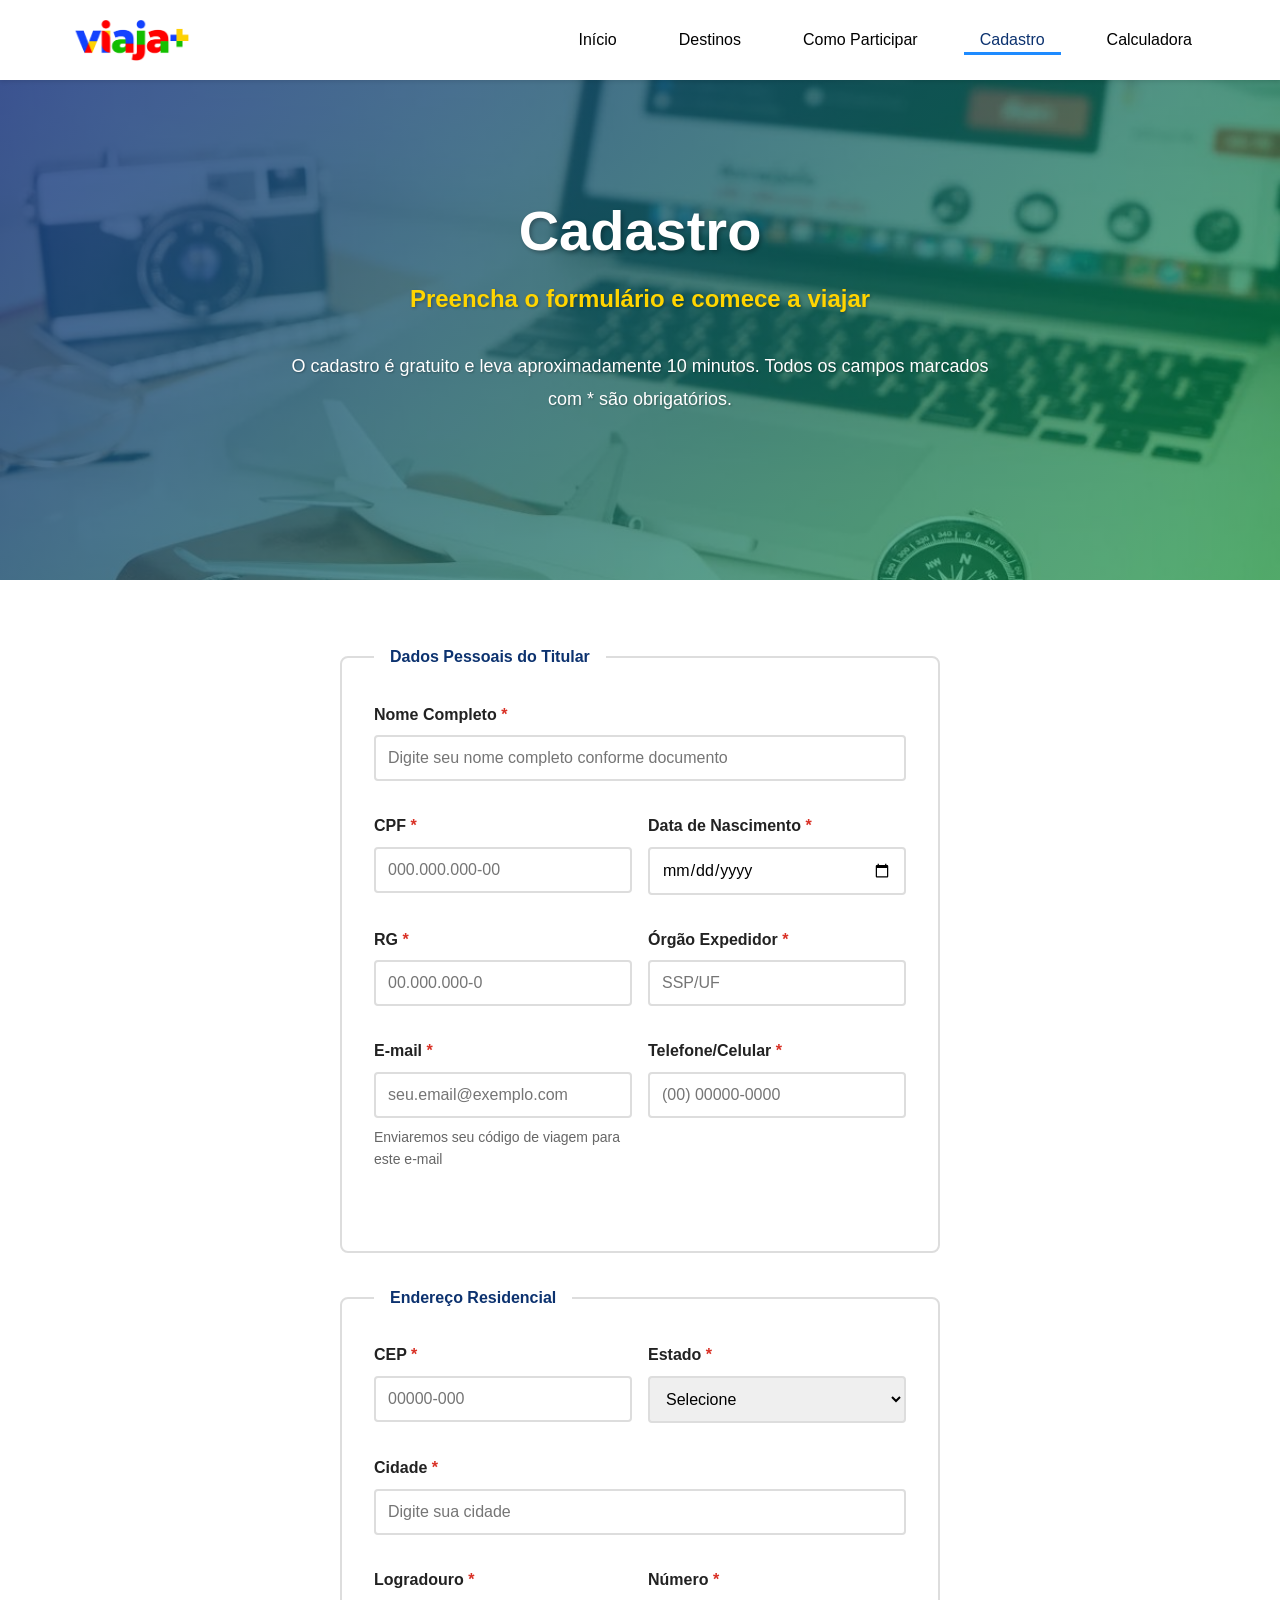
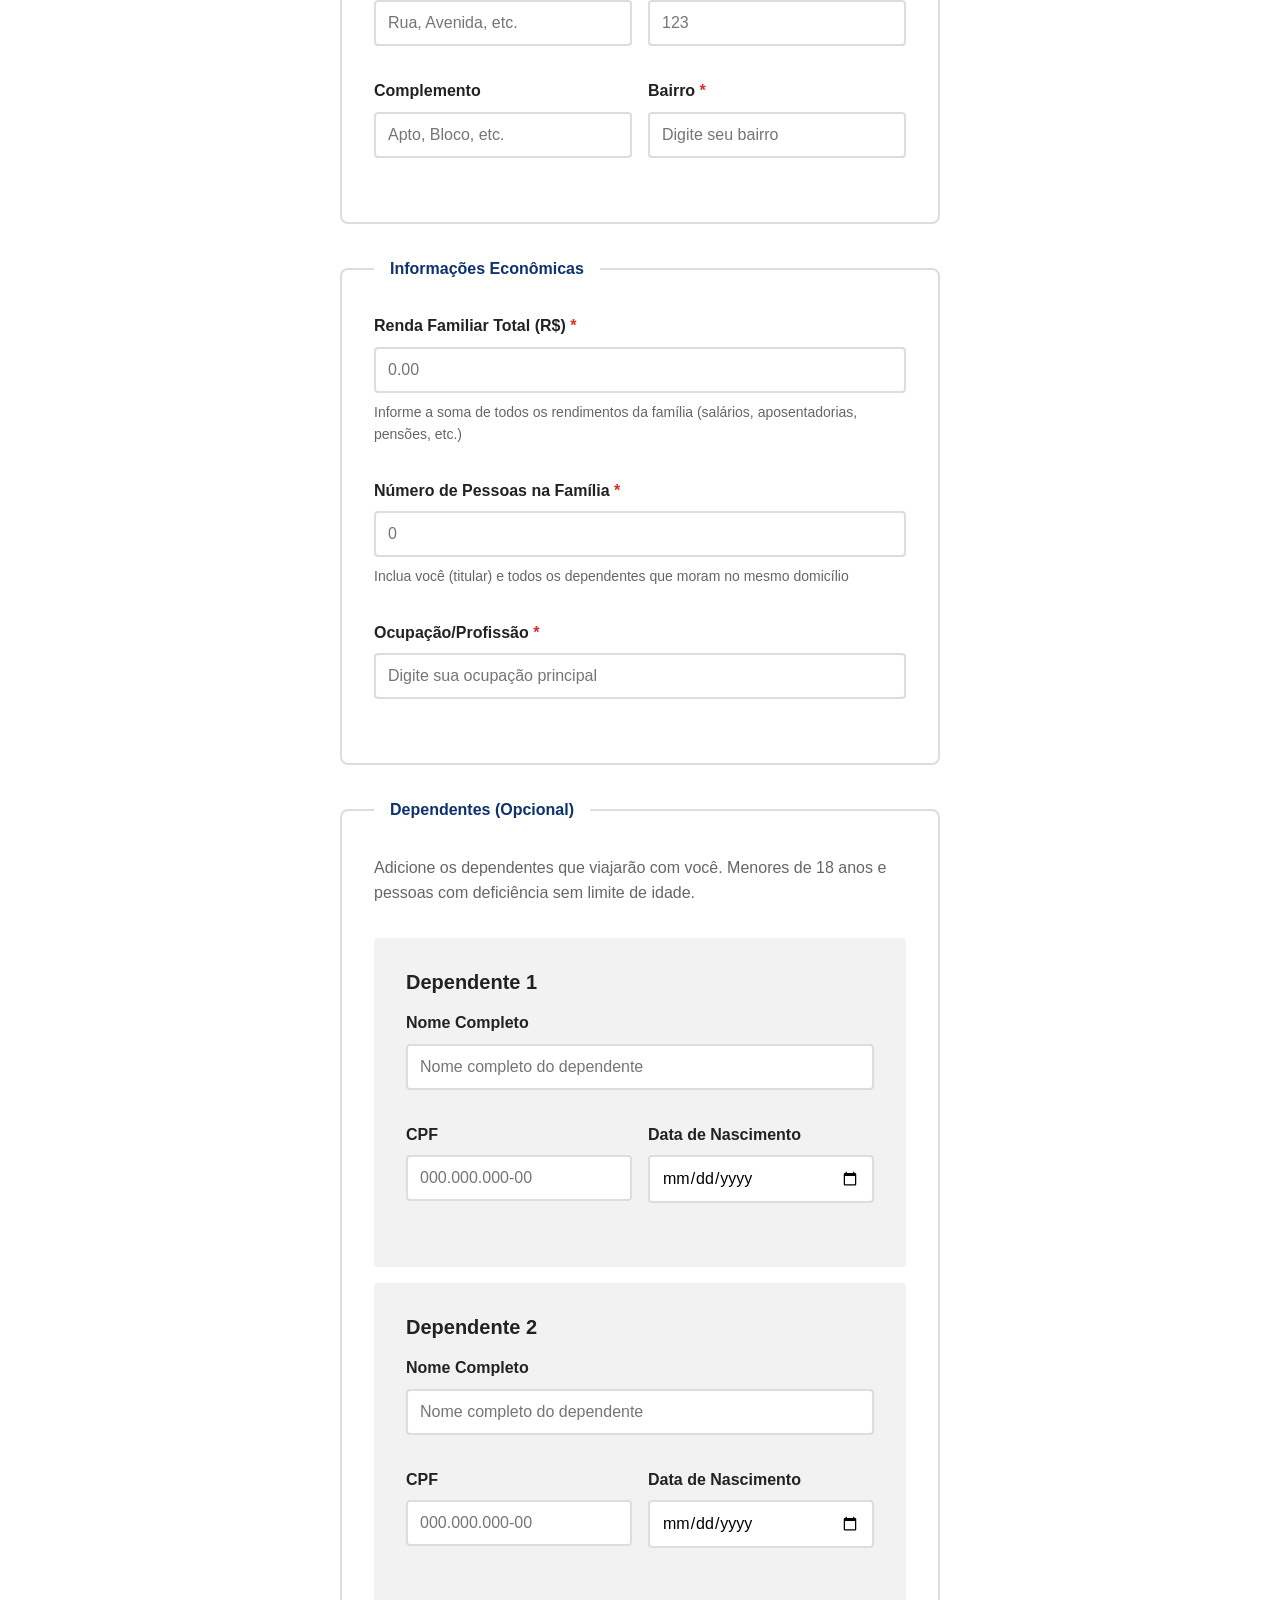
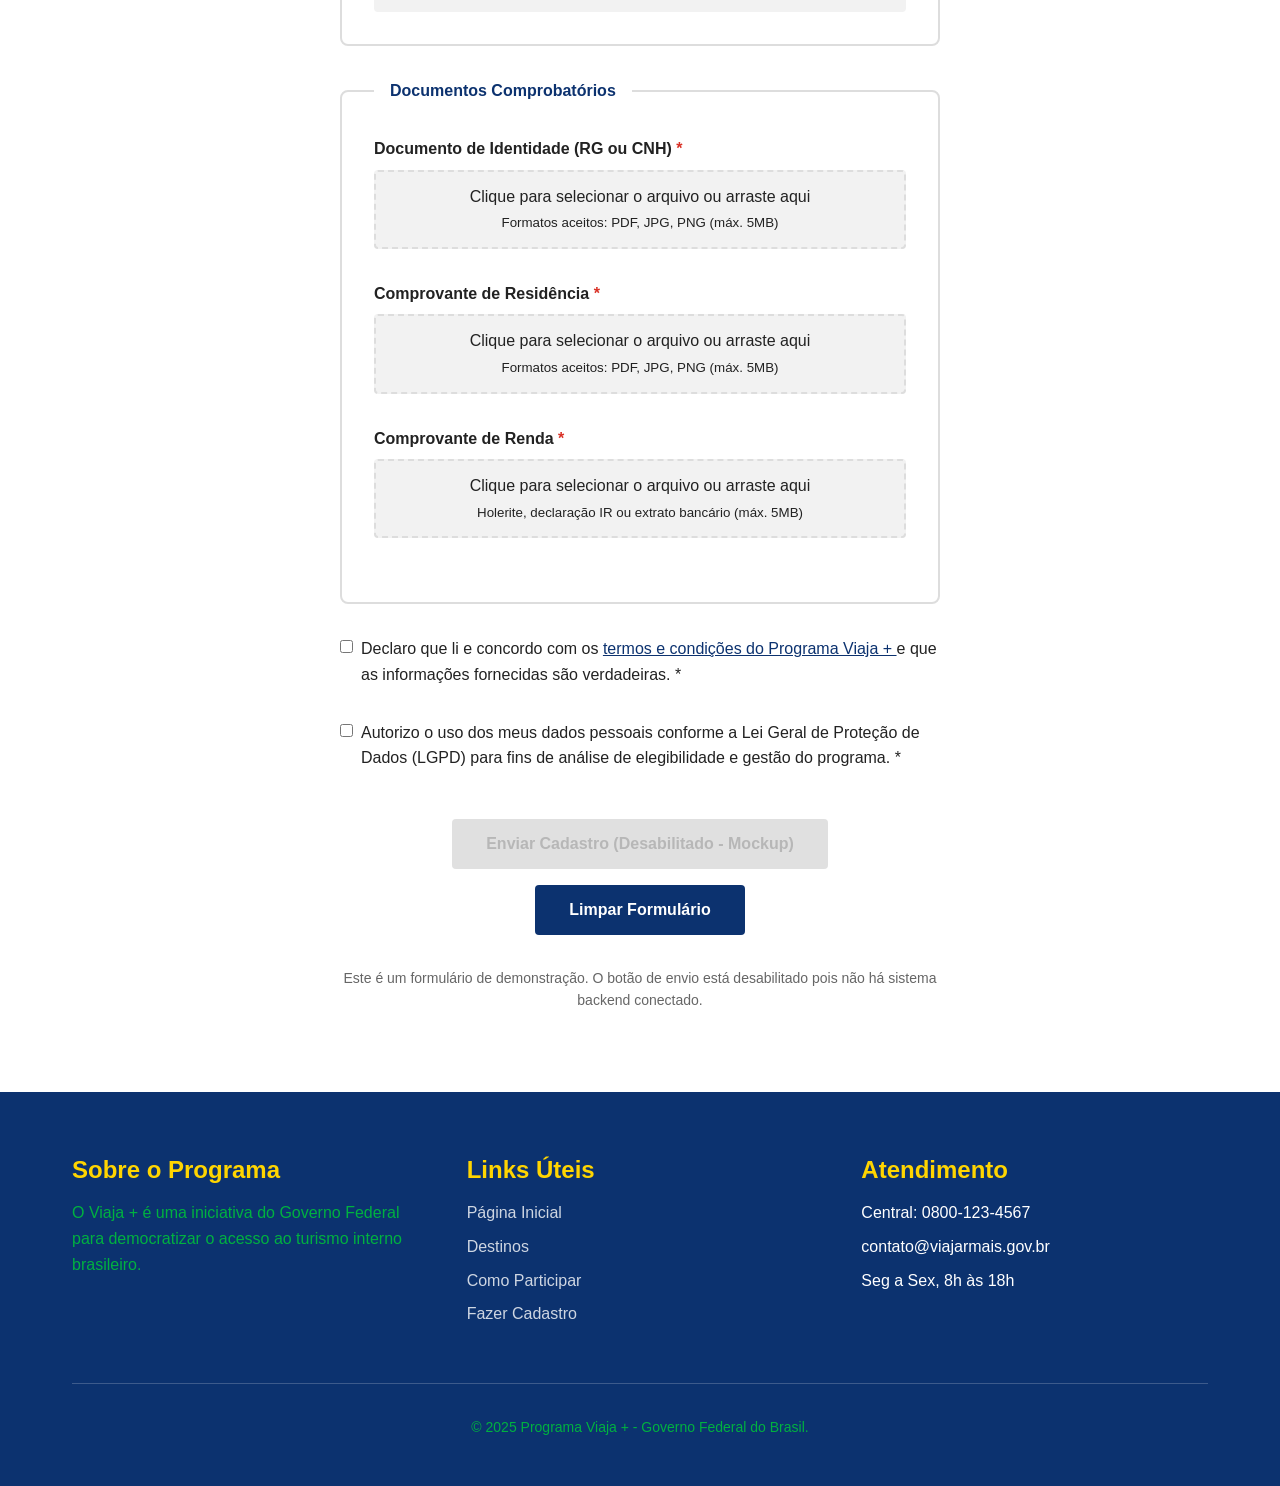
==== commit 4b6a5e63: "muda qq coisa" ====
--- a/cadastro.html
+++ b/cadastro.html
@@ -19,7 +19,7 @@
             
             <nav class="nav-principal">
                 <ul>
-                    <li><a href="index.html">Início</a></li>
+                    <li><a href="index (2).html">Início</a></li>
                     <li><a href="viagens.html">Destinos</a></li>
                     <li><a href="como-participar.html">Como Participar</a></li>
                     <li><a href="cadastro.html" class="ativo">Cadastro</a></li>
--- a/style.css
+++ b/style.css
@@ -1,7 +1,7 @@
 :root {
   /* Cores principais */
-  --cor-azul-escuro: #0057FF;
-  --cor-azul-governo: #0057FF;
+  --cor-azul-escuro: #0c326f;
+  --cor-azul-governo: #0c326f;
   --cor-verde-brasil: #00B140;
   --cor-amarelo-brasil: #FFD500;
   --cor-vermelho-brasil: #FF0000;
@@ -331,21 +331,22 @@
 
 .hero-btn {
     display: inline-block;
-    margin-top: 40px;
-    background: var(--cor-amarelo-brasil);
+    background: linear-gradient(180deg, #FFD72F, #FFBE00);
+    padding: 18px 40px;
+    font-size: 1.6rem;
+    font-weight: 700;
     color: #000;
-    padding: 12px 28px;
-    border-radius: 30px;
-    font-size: 2rem;
-    font-weight: 600;
+    border-radius: 50px;
     text-decoration: none;
-    transition: 0.3s ease;
+    box-shadow: 0 8px 20px rgba(0, 0, 0, 0.25);
+    transition: .3s;
 }
 
 .hero-btn:hover {
-    background: var(--cor-azul-governo);
-    color: var(--cor-branco);
-}
+    transform: translateY(-3px);
+    box-shadow: 0 12px 28px rgba(0, 0, 0, 0.35);
+}
+
 
 /* Hero estático para páginas internas */
 .hero {
@@ -1467,3 +1468,64 @@
 .hero-content p {
     color: #ffffff !important;
 }
+
+/* Equipe */
+        .secao-equipe {
+            padding: 4rem 2rem;
+            max-width: 1100px;
+            margin: 0 auto;
+        }
+
+        .secao-equipe h2 {
+            text-align: center;
+            font-size: 2rem;
+            color: var(--cor-azul-governo);
+            margin-bottom: 2.5rem;
+        }
+
+        .equipe-grid {
+            display: grid;
+            gap: 2rem;
+            grid-template-columns: repeat(auto-fit, minmax(260px, 1fr));
+        }
+
+        .membro-card {
+            background: var(--cor-branco);
+            border-radius: 12px;
+            box-shadow: 0 3px 10px rgba(0,0,0,0.07);
+            transition: transform .25s, box-shadow .25s;
+            overflow: hidden;
+        }
+
+        .membro-card:hover {
+            transform: translateY(-5px);
+            box-shadow: 0 6px 16px rgba(0,0,0,0.12);
+        }
+
+        .membro-avatar-img {
+            width: 100%;
+            height: 240px;
+            object-fit: cover;
+        }
+
+        .membro-info {
+            padding: 1.5rem;
+        }
+
+        .membro-nome {
+            font-size: 1.3rem;
+            color: var(--cor-azul-governo);
+            font-weight: 700;
+        }
+
+        .membro-cargo {
+            font-size: 0.95rem;
+            font-weight: 600;
+            color: var(--cor-verde-brasil);
+            margin: 0.3rem 0 1rem;
+        }
+
+        .membro-descricao {
+            font-size: 0.95rem;
+            color: var(--cor-texto-medio);
+        }
